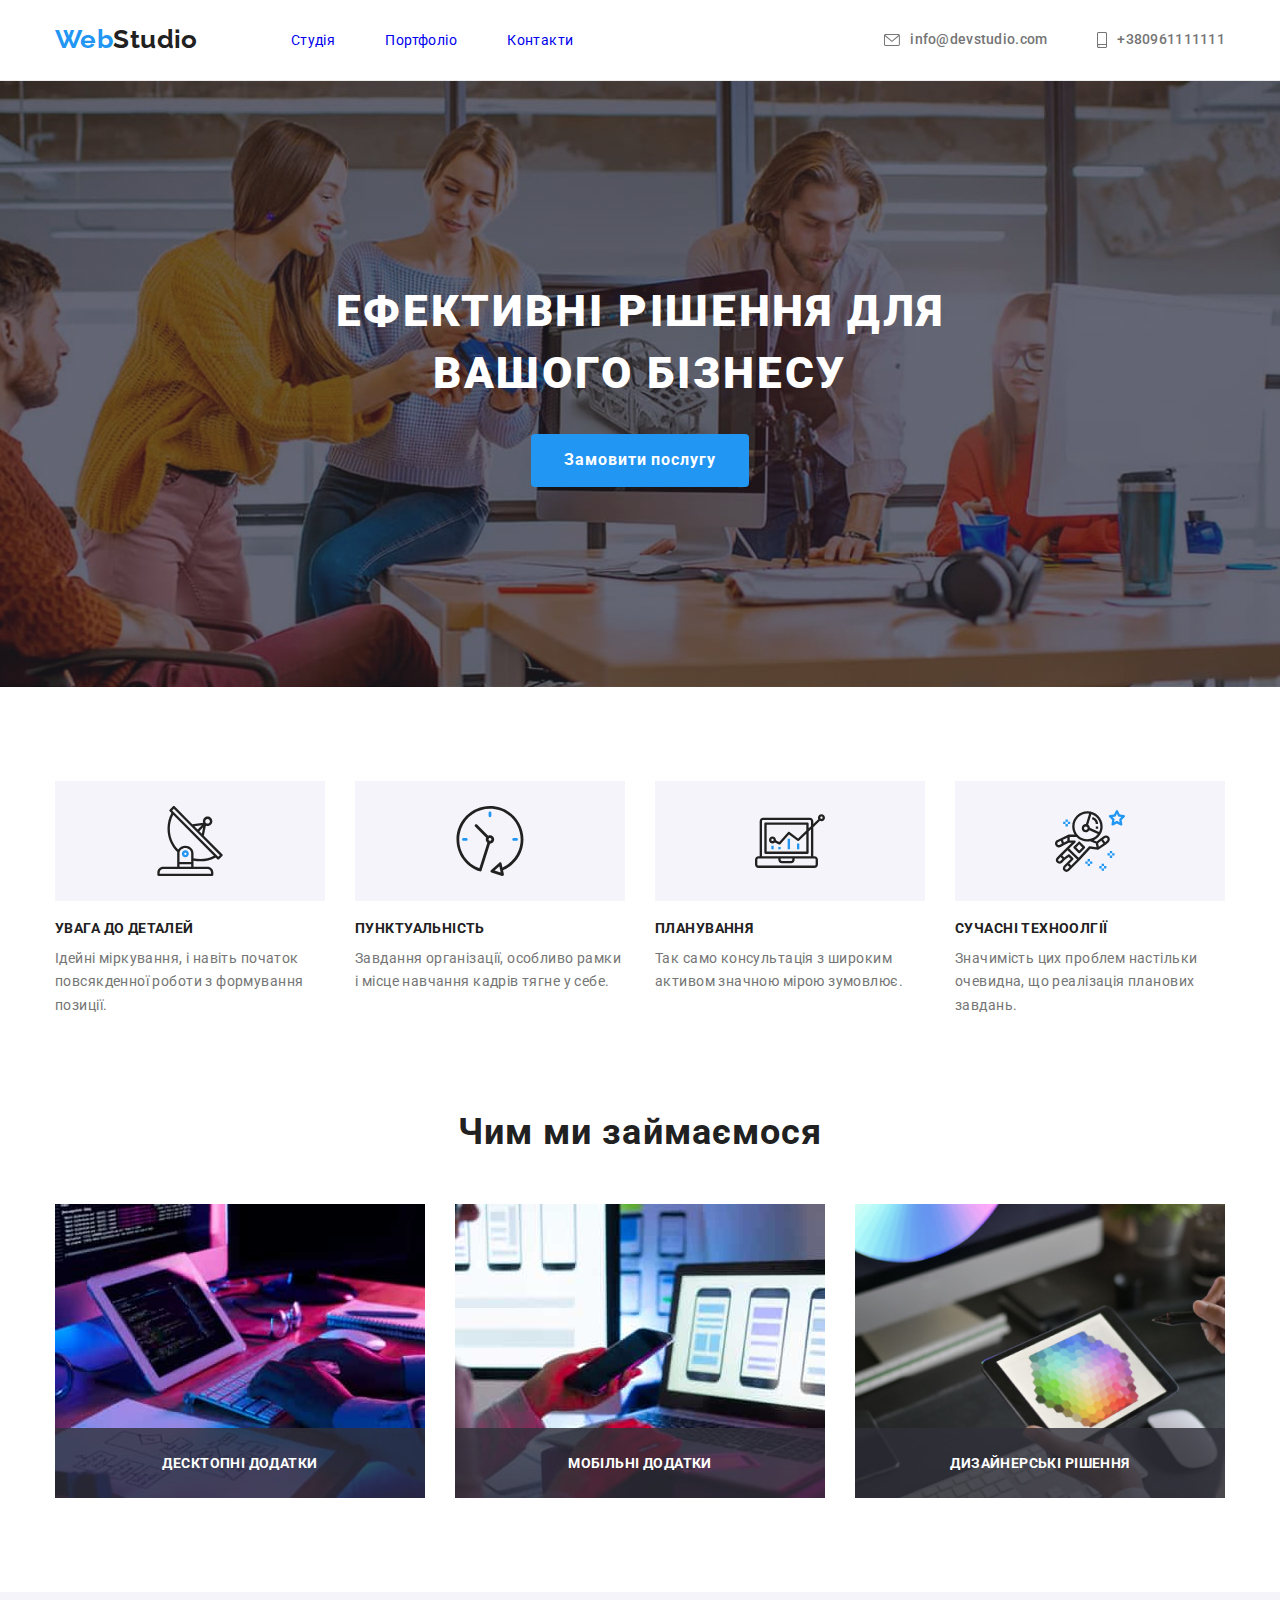
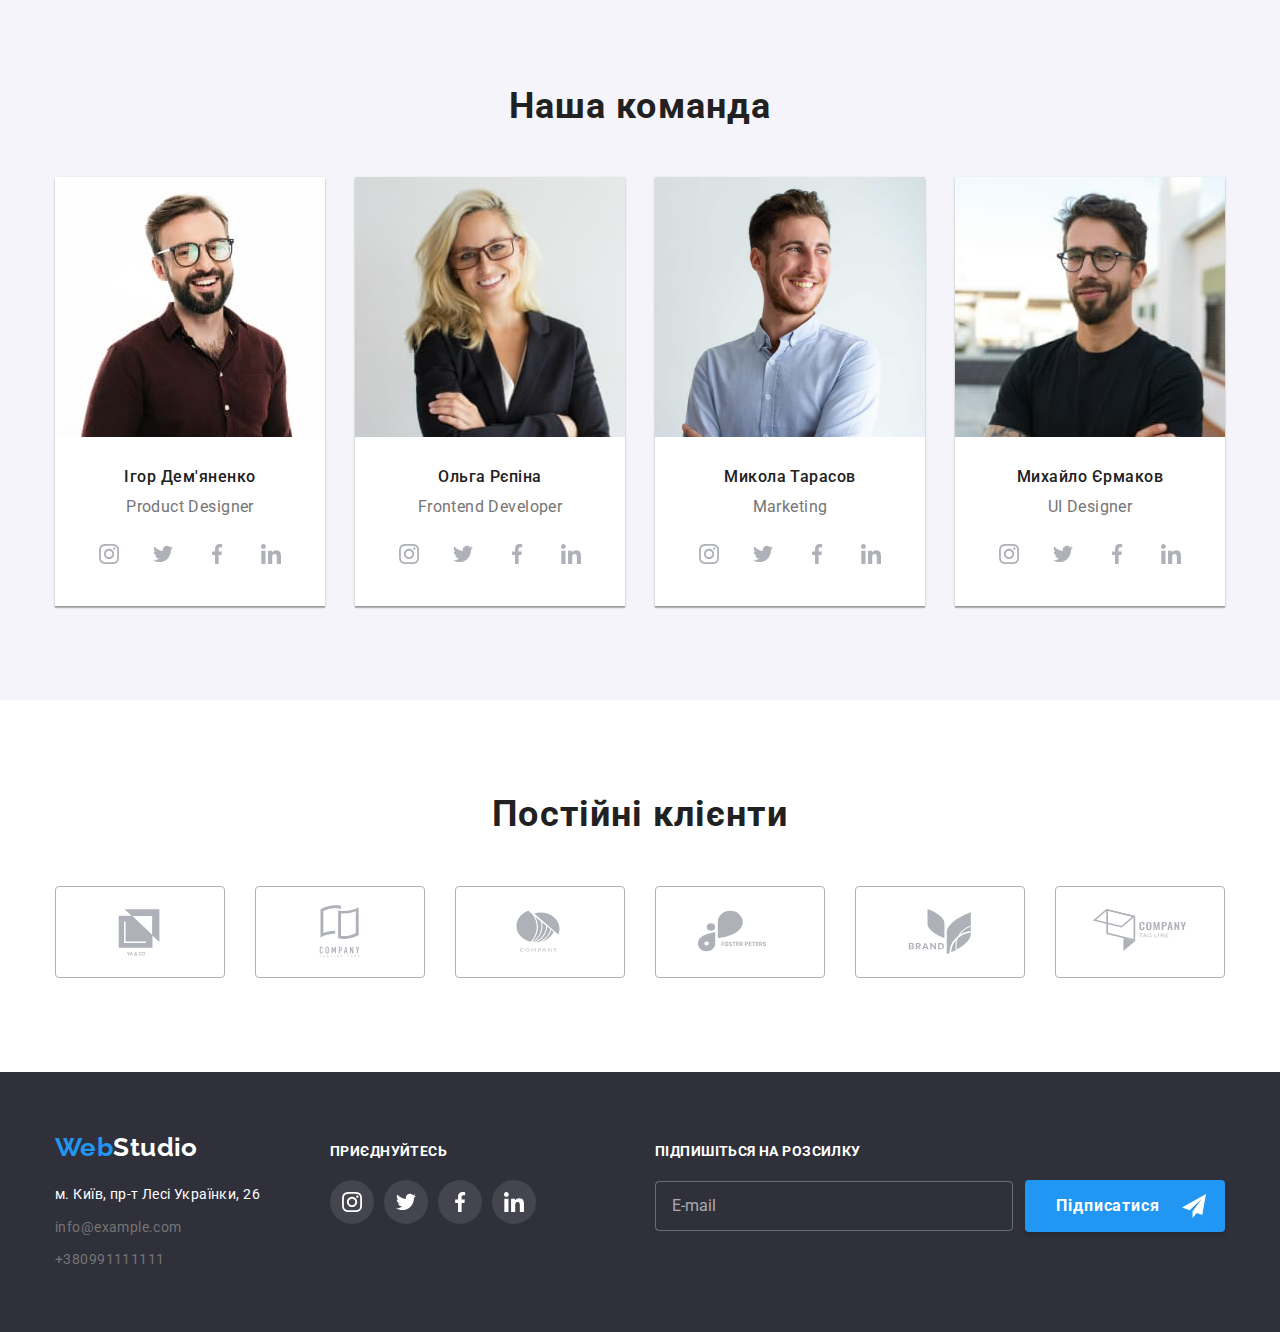
==== index.html @ b7484ddc "внесла нові файли" ====
<!DOCTYPE html>
<html lang="uk">
  <head>
    <meta charset="UTF-8" />
    <meta http-equiv="X-UA-Compatible" content="IE=edge" />
    <meta name="viewport" content="width=device-width, initial-scale=1.0" />
    <link
      href="https://fonts.googleapis.com/css2?family=Raleway:wght@700&family=Roboto:wght@400;500;700;900&display=swap"
      rel="stylesheet"
    />
    <link
      rel="stylesheet"
      href="https://cdnjs.cloudflare.com/ajax/libs/modern-normalize/1.1.0/modern-normalize.min.css"
    />
    <link rel="stylesheet" href="./css/main.min.css" />
    <title>Студія</title>
  </head>
  <body class="page">
    <!-- header -->
    <header class="page-header">
      <div class="container wrapper">
        <nav class="main-nav">
          <!-- logo -->
          <a href="./index.html" lang="en" class="link logo-header logo"
            ><span class="select">Web</span>Studio</a
          >
          <!-- navigation -->
          <ul class="nav-list list">
            <li class="nav-list__item">
              <a href="./index.html" class="link nav-list__link nav-list__link_current">Студія</a>
            </li>
            <li class="nav-list__item">
              <a href="./portfolio.html" class="link nav-list__link">Портфоліо</a>
            </li>
            <li class="nav-list__item"><a href="#" class="link nav-list__link">Контакти</a></li>
          </ul>
        </nav>
        <ul class="list contact-list">
          <li class="contact-list-item">
            <a href="mailto:info@devstudio.com" class="link mail">
              <svg class="mail-icon" width="16" height="12" aria-label="пошта">
                <use href="./images/icons.svg#icon-envelope"></use></svg
              >info@devstudio.com</a
            >
          </li>
          <li class="contact-list-item">
            <a href="tel:+380961111111" class="link tel">
              <svg class="mail-icon" width="10" height="16" aria-label="мобільний телефон">
                <use href="./images/icons.svg#icon-smartphone"></use></svg
              >+380961111111</a
            >
          </li>
        </ul>
      </div>
    </header>

    <!-- main -->
    <main>
      <!-- hero -->
      <section class="hero">
        <div class="container hero-content">
          <h1 class="hero-title">
            Ефективні рішення для <br />
            вашого бізнесу
          </h1>
          <button type="button" class="favor-btn" data-modal-open>Замовити послугу</button>
        </div>
      </section>

      <!-- advantage -->

      <section class="section advantage">
        <div class="container">
          <h2 class="visually-hidden">Наші переваги</h2>
          <ul class="list advantage-list">
            <li class="list-marker">
              <div class="advantage-theme">
                <svg class="advantage-icon" width="70" height="70" aria-label="антена">
                  <use href="./images/icons.svg#icon-block-01-antenna"></use>
                </svg>
              </div>
              <h3 class="advantage-title">Увага до деталей</h3>
              <p class="text">
                Ідейні міркування, і навіть початок повсякденної роботи з формування позиції.
              </p>
            </li>
            <li class="list-marker">
              <div class="advantage-theme">
                <svg class="advantage-icon" width="70" height="70" aria-label="годинник">
                  <use href="./images/icons.svg#icon-block-01-clock"></use>
                </svg>
              </div>
              <h3 class="advantage-title">Пунктуальність</h3>
              <p class="text">
                Завдання організації, особливо рамки і місце навчання кадрів тягне у себе.
              </p>
            </li>
            <li class="list-marker">
              <div class="advantage-theme">
                <svg class="advantage-icon" width="70" height="70" aria-label="діаграма">
                  <use href="./images/icons.svg#icon-block-01-diagram"></use>
                </svg>
              </div>
              <h3 class="advantage-title">Планування</h3>
              <p class="text">Так само консультація з широким активом значною мірою зумовлює.</p>
            </li>
            <li class="list-marker">
              <div class="advantage-theme">
                <svg class="advantage-icon" width="70" height="70" aria-label="космонавт">
                  <use href="./images/icons.svg#icon-block-01-astronaut"></use>
                </svg>
              </div>
              <h3 class="advantage-title">Сучасні техноолгії</h3>
              <p class="text">
                Значимість цих проблем настільки очевидна, що реалізація планових завдань.
              </p>
            </li>
          </ul>
        </div>
      </section>

      <!-- work -->

      <section class="section work">
        <div class="container">
          <h2 class="work-title">Чим ми займаємося</h2>
          <ul class="list work-list">
            <li class="work-list-item">
              <img src="./images/img-01.jpg" alt="Чоловік набирає код" width="370" height="294" />
              <p class="work-overlay">Десктопні додатки</p>
            </li>
            <li class="work-list-item">
              <img src="./images/img-02.jpg" alt="Жінка тримає телефон" width="370" height="294" />
              <p class="work-overlay">Мобільні додатки</p>
            </li>
            <li class="work-list-item">
              <img
                src="./images/img-03.jpg"
                alt="Відображення кольорової гами на планшеті"
                width="370"
                height="294"
              />
              <p class="work-overlay">Дизайнерські рішення</p>
            </li>
          </ul>
        </div>
      </section>

      <!-- team -->

      <section class="section team">
        <div class="container">
          <h2 class="team-title">Наша команда</h2>
          <ul class="list team-list">
            <li class="team-list-item">
              <img
                src="./images/img-04.jpg"
                alt="Ігор Дем'яненко Product Designer"
                width="270"
                height="260"
              />
              <div class="our-team">
                <h3 class="secondary-title">Ігор Дем'яненко</h3>
                <p lang="en" class="point">Product Designer</p>
                <ul class="social-list">
                  <li class="social-list-item">
                    <a href="" class="social-list-link">
                      <svg class="social-list-icon" width="20" height="20" aria-label="інстаграм">
                        <use href="./images/icons.svg#icon-social-instagram"></use>
                      </svg>
                    </a>
                  </li>
                  <li>
                    <a href="" class="social-list-link">
                      <svg class="social-list-icon" width="20" height="20" aria-label="твітер">
                        <use href="./images/icons.svg#icon-social-twitter"></use>
                      </svg>
                    </a>
                  </li>
                  <li>
                    <a href="" class="social-list-link">
                      <svg class="social-list-icon" width="20" height="20" aria-label="фейсбук">
                        <use href="./images/icons.svg#icon-social-facebook"></use>
                      </svg>
                    </a>
                  </li>
                  <li>
                    <a href="" class="social-list-link">
                      <svg class="social-list-icon" width="20" height="20" aria-label="лінкедін">
                        <use href="./images/icons.svg#icon-social-linkedin"></use>
                      </svg>
                    </a>
                  </li>
                </ul>
              </div>
            </li>

            <li class="team-list-item">
              <img
                src="./images/img-05.jpg"
                alt="Ольга Рєпіна Frontend Developer"
                width="270"
                height="260"
              />
              <div class="our-team">
                <h3 class="secondary-title">Ольга Рєпіна</h3>
                <p lang="en" class="point">Frontend Developer</p>
                <ul class="social-list">
                  <li class="social-list-item">
                    <a href="" class="social-list-link">
                      <svg class="social-list-icon" width="20" height="20" aria-label="інстаграм">
                        <use href="./images/icons.svg#icon-social-instagram"></use>
                      </svg>
                    </a>
                  </li>
                  <li>
                    <a href="" class="social-list-link">
                      <svg class="social-list-icon" width="20" height="20" aria-label="твітер">
                        <use href="./images/icons.svg#icon-social-twitter"></use>
                      </svg>
                    </a>
                  </li>
                  <li>
                    <a href="" class="social-list-link">
                      <svg class="social-list-icon" width="20" height="20" aria-label="фейсбук">
                        <use href="./images/icons.svg#icon-social-facebook"></use>
                      </svg>
                    </a>
                  </li>
                  <li>
                    <a href="" class="social-list-link">
                      <svg class="social-list-icon" width="20" height="20" aria-label="лінкедін">
                        <use href="./images/icons.svg#icon-social-linkedin"></use>
                      </svg>
                    </a>
                  </li>
                </ul>
              </div>
            </li>

            <li class="team-list-item">
              <img
                src="./images/img-06.jpg"
                alt="Микола Тарасов Marketing"
                width="270"
                height="260"
              />
              <div class="our-team">
                <h3 class="secondary-title">Микола Тарасов</h3>
                <p lang="en" class="point">Marketing</p>
                <ul class="social-list">
                  <li class="social-list-item">
                    <a href="" class="social-list-link">
                      <svg class="social-list-icon" width="20" height="20" aria-label="інстаграм">
                        <use href="./images/icons.svg#icon-social-instagram"></use>
                      </svg>
                    </a>
                  </li>
                  <li>
                    <a href="" class="social-list-link">
                      <svg class="social-list-icon" width="20" height="20" aria-label="твітер">
                        <use href="./images/icons.svg#icon-social-twitter"></use>
                      </svg>
                    </a>
                  </li>
                  <li>
                    <a href="" class="social-list-link">
                      <svg class="social-list-icon" width="20" height="20" aria-label="фейсбук">
                        <use href="./images/icons.svg#icon-social-facebook"></use>
                      </svg>
                    </a>
                  </li>
                  <li>
                    <a href="" class="social-list-link">
                      <svg class="social-list-icon" width="20" height="20" aria-label="лінкедін">
                        <use href="./images/icons.svg#icon-social-linkedin"></use>
                      </svg>
                    </a>
                  </li>
                </ul>
              </div>
            </li>

            <li class="team-list-item">
              <img
                src="./images/img-07.jpg"
                alt="Михайло Єрмаков UI Designer"
                width="270"
                height="260"
              />
              <div class="our-team">
                <h3 class="secondary-title">Михайло Єрмаков</h3>
                <p lang="en" class="point">UI Designer</p>
                <ul class="social-list">
                  <li class="social-list-item">
                    <a href="" class="social-list-link">
                      <svg class="social-list-icon" width="20" height="20" aria-label="інстаграм">
                        <use href="./images/icons.svg#icon-social-instagram"></use>
                      </svg>
                    </a>
                  </li>
                  <li>
                    <a href="" class="social-list-link">
                      <svg class="social-list-icon" width="20" height="20" aria-label="твітер">
                        <use href="./images/icons.svg#icon-social-twitter"></use>
                      </svg>
                    </a>
                  </li>
                  <li>
                    <a href="" class="social-list-link">
                      <svg class="social-list-icon" width="20" height="20" aria-label="фейсбук">
                        <use href="./images/icons.svg#icon-social-facebook"></use>
                      </svg>
                    </a>
                  </li>
                  <li>
                    <a href="" class="social-list-link">
                      <svg class="social-list-icon" width="20" height="20" aria-label="лінкедін">
                        <use href="./images/icons.svg#icon-social-linkedin"></use>
                      </svg>
                    </a>
                  </li>
                </ul>
              </div>
            </li>
          </ul>
        </div>
      </section>
      <section class="section regular-customers-section">
        <div class="container">
          <h2 class="regular-customers-title">Постійні клієнти</h2>
          <ul class="regular-customers-list">
            <li class="regular-customers-list-item">
              <a href="" class="regular-customers-list-link">
                <svg class="regular-customers-list-icon" width="106" height="60" aria-label="лого">
                  <use href="./images/icons.svg#icon-client-logo-01"></use>
                </svg>
              </a>
            </li>
            <li class="regular-customers-list-item">
              <a href="" class="regular-customers-list-link">
                <svg class="regular-customers-list-icon" width="106" height="60" aria-label="лого">
                  <use href="./images/icons.svg#icon-client-logo-02"></use>
                </svg>
              </a>
            </li>
            <li class="regular-customers-list-item">
              <a href="" class="regular-customers-list-link">
                <svg class="regular-customers-list-icon" width="106" height="60" aria-label="лого">
                  <use href="./images/icons.svg#icon-client-logo-03"></use>
                </svg>
              </a>
            </li>
            <li class="regular-customers-list-item">
              <a href="" class="regular-customers-list-link">
                <svg class="regular-customers-list-icon" width="106" height="60" aria-label="лого">
                  <use href="./images/icons.svg#icon-client-logo-04"></use>
                </svg>
              </a>
            </li>
            <li class="regular-customers-list-item">
              <a href="" class="regular-customers-list-link">
                <svg class="regular-customers-list-icon" width="106" height="60" aria-label="лого">
                  <use href="./images/icons.svg#icon-client-logo-05"></use>
                </svg>
              </a>
            </li>
            <li class="regular-customers-list-item">
              <a href="" class="regular-customers-list-link">
                <svg class="regular-customers-list-icon" width="106" height="60" aria-label="лого">
                  <use href="./images/icons.svg#icon-client-logo-06"></use>
                </svg>
              </a>
            </li>
          </ul>
        </div>
      </section>
    </main>

    <!-- footer -->

    <footer class="page-footer">
      <div class="container footer-wrapper">
        <div class="content-wrapper">
          <a href="./index.html" lang="en" class="link logo-footer logo">
            <span class="select">Web</span>Studio</a
          >
          <address>
            <ul class="list footer-list">
              <li class="footer-list-item">
                <a
                  href="https://goo.gl/maps/CPtrU1FHBa2aNyZL9"
                  target="_blank"
                  rel="noopener noreferrer nofollow"
                  class="link address"
                  >м. Київ, пр-т Лесі Українки, 26</a
                >
              </li>
              <li class="footer-list-item">
                <a href="mailto:info@example.com" class="link contact">info@example.com</a>
              </li>
              <li class="footer-list-item">
                <a href="tel:+380991111111" class="link contact">+380991111111</a>
              </li>
            </ul>
          </address>
        </div>

        <div class="join-wrapper">
          <p class="join-text">Приєднуйтесь</p>
          <ul class="join-list">
            <li class="join-list-item">
              <a href="" class="join-list-link">
                <svg
                  class="join-list-icon"
                  width="20"
                  height="20"
                  aria-label="соціальна сторінка інстаграм"
                >
                  <use href="./images/icons.svg#icon-social-instagram"></use>
                </svg>
              </a>
            </li>
            <li class="join-list-item">
              <a href="" class="join-list-link">
                <svg
                  class="join-list-icon"
                  width="20"
                  height="20"
                  aria-label="соціальна сторінка твітер"
                >
                  <use href="./images/icons.svg#icon-social-twitter"></use>
                </svg>
              </a>
            </li>
            <li class="join-list-item">
              <a href="" class="join-list-link">
                <svg
                  class="join-list-icon"
                  width="20"
                  height="20"
                  aria-label="соціальна сторінка фейсбук"
                >
                  <use href="./images/icons.svg#icon-social-facebook"></use>
                </svg>
              </a>
            </li>
            <li class="join-list-item">
              <a href="" class="join-list-link">
                <svg
                  class="join-list-icon"
                  width="20"
                  height="20"
                  aria-label="соціальна сторінка лінкедін"
                >
                  <use href="./images/icons.svg#icon-social-linkedin"></use>
                </svg>
              </a>
            </li>
          </ul>
        </div>

        <form class="footer-form">
          <p class="footer-form-label-desk">Підпишіться на розсилку</p>
          <div class="footer-form-wrapper">
            <label class="footer-form-label">
              <input
                type="email"
                name="user-footer-mail"
                class="footer-form-input"
                placeholder="E-mail"
              />
            </label>
            <button type="submit" class="footer-form-btn">
              Підписатися<svg
                class="footer-form-icon"
                width="24"
                height="24"
                aria-label="іконка відправки"
              >
                <use href="./images/icons.svg#icon-icon-send"></use>
              </svg>
            </button>
          </div>
        </form>
      </div>
    </footer>

    <!-- Backdrop and modal -->
    <div class="backdrop is-hidden" data-modal>
      <div class="modal">
        <button class="close-btn" data-modal-close>
          <svg
            class="close-btn-icon"
            width="18"
            height="18"
            aria-label="іконка зі значенням закрити"
          >
            <use href="./images/icons.svg#icon-close"></use>
          </svg>
        </button>

        <!-- Form from backdrop -->

        <p class="modal-form-title">Залиште свої дані, ми вам передзвонимо</p>
        <form class="modal-form">
          <label class="modal-form-label">
            <span class="modal-form-field-desk">Ім'я</span>
            <span class="modal-form-input-wrapper">
              <input type="text" name="user-name" class="modal-form-input" />
              <svg class="modal-form-icon" width="18" height="18">
                <use href="./images/icons.svg#icon-person-black-18dp"></use>
              </svg>
            </span>
          </label>

          <label class="modal-form-label">
            <span class="modal-form-field-desk">Телефон</span>
            <span class="modal-form-input-wrapper">
              <input type="tel" name="user-tel" class="modal-form-input" />
              <svg class="modal-form-icon" width="18" height="18">
                <use href="./images/icons.svg#icon-phone-black-18dp"></use>
              </svg>
            </span>
          </label>

          <label class="modal-form-label">
            <span class="modal-form-field-desk">Пошта</span>
            <span class="modal-form-input-wrapper">
              <input type="email" name="user-mail" class="modal-form-input" />
              <svg class="modal-form-icon" width="18" height="18">
                <use href="./images/icons.svg#icon-email-black-18dp"></use>
              </svg>
            </span>
          </label>
          <label class="modal-form-label">
            <span class="modal-form-field-desk">Коментар</span>
            <textarea
              name="user-comment"
              class="modal-form-comment"
              placeholder="Введіть текст"
            ></textarea>
          </label>
          <label class="modal-form-label modal-form-check-label">
            <input type="checkbox" class="modal-form-checkbox" name="user-box" />
            <svg
              class="modal-form-check-icon"
              width="16"
              height="15"
              aria-label="іконка підтвердження"
            >
              <use href="./images/icons.svg#icon-icon-check" class="own-check-icon"></use>
            </svg>
            <span class="modal-form-check-desk"
              >Погоджуюся з розсилкою та приймаю&nbsp;<a href="#" class="modal-form-check-link"
                >Умови договору</a
              ></span
            >
          </label>
          <button type="submit" class="modal-form-btn">Відправити</button>
        </form>
      </div>
    </div>

    <!-- script -->

    <script src="./js/modal.js"></script>
  </body>
</html>
---- css/main.min.css ----
@import'./base/_functions.css';:root{--page-bg-color: #ffffff;--primary-text-color-dark: #212121;--secondary-text-color-dark: #757575;--main-accent-color: #2196f3;--secondary-accent-color: #188ce8;--primary-text-color-light: #ffffff;--primary-bg-color-dark: #2f303a;--secondary-bg-color-light: #f5f4fa;--logo-header-color: #000000;--transition-dur-and-func: 250ms cubic-bezier(0.4, 0, 0.2, 1)}.visually-hidden{position:absolute;white-space:nowrap;width:1px;height:1px;overflow:hidden;border:0;padding:0;clip:rect(0 0 0 0);clip-path:inset(50%);margin:-1px}img{display:block;max-width:100%;height:auto}button{cursor:pointer;font-family:inherit}address{font-style:normal}h1,h2,h3,p{margin-top:0;margin-bottom:0}ul{margin-top:0;margin-bottom:0;padding-left:0;list-style:none}.page{margin:0;background-color:var(--page-bg-color);color:var(--primary-text-color-dark);font-family:"Roboto",sans-serif;letter-spacing:.03em;font-size:14px}.link{text-decoration:none}.section{padding:94px 0}.container{margin:0 auto;padding:0 15px;width:1200px}.page-header{background-color:var(--primary-text-color-light);border-bottom:1px solid #ececec}.wrapper{display:flex;align-items:center}.main-nav{display:flex;align-items:center}.nav-list{display:flex;align-items:center}.nav-list,.contact-list{column-gap:50px}.nav-list .nav-link{display:block;padding:32px 0;color:currentColor;font-weight:500;line-height:1.14;letter-spacing:.02em;transition:color var(--transition-dur-and-func)}.nav-list .nav-link:hover,.nav-list .nav-link:focus{color:var(--main-accent-color)}.logo-header{margin-right:93px;color:var(--logo-part-header)}.select{color:var(--main-accent-color)}.contact-list{display:flex;margin-left:auto}.list .mail,.list .tel{display:flex;padding:32px 0;align-items:center;color:var(--secondary-text-color-dark);font-family:inherit;font-style:normal;line-height:1.14;letter-spacing:.02em;font-weight:500;transition:color var(--transition-dur-and-func)}.list .mail:hover,.list .mail:focus,.list .tel:hover,.list .tel:focus{color:var(--main-accent-color)}.mail-icon{fill:currentColor;margin-right:10px;transition:fill var(--transition-dur-and-func)}.list .mail:hover .mail-icon,.list .mail:focus .mail-icon,.list .tel:hover .mail-icon,.list .tel:focus .mail-icon{fill:var(--main-accent-color)}.current{color:var(--main-accent-color);position:relative}.current::after{content:"";position:absolute;bottom:-1px;left:0;display:block;width:100%;height:4px;background-color:var(--main-accent-color);border-radius:2px}.hero{padding:200px 0;margin-left:auto;margin-right:auto;max-width:1600px;text-align:center;background-color:var(--primary-bg-color-dark);background-image:linear-gradient(to right, rgba(47, 48, 58, 0.4), rgba(47, 48, 58, 0.4)),url(../images/hero-img.jpg);background-repeat:no-repeat;background-size:cover;background-position:center}.hero-title{margin-bottom:30px;color:var(--primary-text-color-light);font-size:44px;font-weight:900;text-transform:uppercase;line-height:1.4;letter-spacing:.06em;text-align:center}.backdrop{position:fixed;top:0;left:0;z-index:100;width:100%;height:100%;background-color:rgba(0,0,0,.2);transition:opacity var(--transition-dur-and-func),visibility var(--transition-dur-and-func)}.backdrop.is-hidden{opacity:0;visibility:hidden;pointer-events:none}.modal{position:absolute;top:50%;left:50%;min-width:528px;min-height:581px;padding:40px;transform:translate(-50%, -50%);background-color:var(--page-bg-color)}.close-btn{position:absolute;top:8px;right:8px;display:flex;align-items:center;justify-content:center;padding:0;width:30px;height:30px;border:1px solid rgba(0,0,0,.1);border-radius:50%;background-color:rgba(0,0,0,0);transition:fill var(--transition-dur-and-func)}.close-btn-icon{fill:#000}.close-btn:hover .close-btn-icon,.close-btn:focus .close-btn-icon{fill:var(--main-accent-color)}.modal-form-title{margin-bottom:12px;font-size:20px;font-weight:700;line-height:1.2;text-align:center}.modal-form{display:flex;flex-direction:column}.modal-form-input{width:100%;height:40px;border:1px solid rgba(33,33,33,.2);border-radius:4px;padding-left:42px;transition:border-color var(--transition-dur-and-func)}.modal-form-input:focus{outline:none;border-color:var(--main-accent-color)}.modal-form-icon{position:absolute;top:50%;left:12px;transform:translateY(-50%);fill:var(--primary-text-color-dark);transition:fill var(--transition-dur-and-func)}.modal-form-input:focus+.modal-form-icon{fill:var(--main-accent-color)}.modal-form-field-desk{display:block;margin-bottom:4px;font-size:12px;line-height:1.2;letter-spacing:.01em;color:var(--secondary-text-color-dark)}.modal-form-input-wrapper{display:block;position:relative;margin-bottom:10px}.modal-form-comment{width:100%;height:120px;margin-bottom:20px;padding:12px 16px;resize:none;border:1px solid rgba(33,33,33,.2);border-radius:4px;transition:border-color var(--transition-dur-and-func)}.modal-form-comment:focus{outline:none;border-color:var(--main-accent-color)}.modal-form-comment::placeholder{font-size:12px;line-height:1.2;letter-spacing:.01em;color:rgba(117,117,117,.5)}.modal-form-check-icon{border-radius:2px;border:1px solid var(--primary-text-color-dark);cursor:pointer;margin-right:7px}.modal-form-checkbox:checked+.modal-form-check-icon{background-color:var(--main-accent-color);border-color:var(--main-accent-color)}.modal-form-checkbox:focus+.modal-form-check-icon{box-shadow:0 0 0 2px rgba(33,150,243,.5);border-color:var(--main-accent-color)}.own-check-icon{display:none}.modal-form-checkbox:checked+.modal-form-check-icon .own-check-icon{display:block}.modal-form-checkbox{appearance:none;position:absolute}.modal-form-check-label{display:flex;align-items:center;justify-content:center;margin-bottom:30px}.modal-form-check-desk{color:var(--secondary-text-color-dark);font-weight:400;letter-spacing:.03em;line-height:1.7}.modal-form-check-link{color:var(--main-accent-color);font-family:inherit;font-size:14px;font-weight:400;letter-spacing:.03em;line-height:1.7}.advantage-theme{display:flex;width:270px;height:120px;margin-bottom:20px;justify-content:center;align-items:center;column-gap:30px;background-color:var(--secondary-bg-color-light)}.advantage-list,.work-list,.team-list{display:flex;column-gap:30px}.work-list-item{position:relative}.work-overlay{display:flex;justify-content:center;align-items:center;position:absolute;bottom:0;left:0;width:100%;height:70px;color:var(--page-bg-color);text-transform:uppercase;font-weight:700;line-height:1.143;text-align:center;background-color:rgba(47,48,58,.8)}.list-marker{width:270px}.advantage-title{margin-bottom:10px;font-size:14px;font-weight:700;line-height:1.14;letter-spacing:.03em;text-transform:uppercase}.text{color:var(--secondary-text-color-dark);line-height:1.7}.work{padding-top:0}.team-list-item{width:270px;background-color:var(--primary-text-color-light);box-shadow:0px 1px 3px rgba(0,0,0,.12),0px 1px 1px rgba(0,0,0,.14),0px 2px 1px rgba(0,0,0,.2)}.team{background-color:var(--secondary-bg-color-light)}.our-team{padding:30px 0}.secondary-title{margin-bottom:10px;color:var(--primary-text-color-dark);font-weight:500;font-size:16px;line-height:1.2;letter-spacing:.03em;text-align:center}.regular-customers-list{display:flex;column-gap:30px}.regular-customers-list-item{width:170px;height:92px}.regular-customers-list-link{display:flex;width:100%;height:100%;border:1px solid #afb1b8;border-radius:4px;align-items:center;justify-content:center;transition:border var(--transition-dur-and-func)}.regular-customers-list-link:hover,.regular-customers-list-link:focus{border:1px solid var(--main-accent-color)}.regular-customers-list-icon{fill:#afb1b8;transition:fill var(--transition-dur-and-func)}.regular-customers-list-link:hover .regular-customers-list-icon,.regular-customers-list-link:focus .regular-customers-list-icon{fill:var(--main-accent-color)}.page-footer{padding:60px 0;background-color:var(--primary-bg-color-dark)}.content-wrapper{margin-right:70px}.footer-wrapper{display:flex;align-items:baseline}.logo-footer{display:inline-block;margin-bottom:20px;color:var(--primary-text-color-light)}.footer-list .footer-list-item:not(:last-child){margin-bottom:9px}.address{color:var(--primary-text-color-light);transition:color var(--transition-dur-and-func)}.contact{color:var(--secondary-text-color-dark);transition:color var(--transition-dur-and-func)}.address,.contact{font-family:inherit;line-height:1.7}.address:hover,.address:focus,.address:hover,.address:focus,.contact:hover,.contact:focus,.contact:hover,.contact:focus{color:var(--main-accent-color)}.join-list-icon{fill:var(--page-bg-color)}.join-list{display:flex;column-gap:10px}.join-list-link{display:flex;align-items:center;justify-content:center;width:44px;height:44px;border-radius:50%;background-color:rgba(255,255,255,.1);transition:background-color var(--transition-dur-and-func)}.join-list-link:hover,.join-list-link:focus{background-color:var(--main-accent-color)}.footer-form{margin-left:auto}.footer-form-wrapper{display:flex;align-items:center}.footer-form-input{width:358px;height:50px;padding:15px 0 15px 16px;border:1px solid rgba(255,255,255,.3);border-radius:4px;background-color:rgba(0,0,0,0);color:var(--page-bg-color)}.footer-form-input::placeholder{color:rgba(255,255,255,.6);font-size:16px;line-height:1.25}.footer-form-icon{position:absolute;top:13px;right:18px}.portfolio-list{display:flex;column-gap:8px;justify-content:center;align-items:center;margin-bottom:50px}.button{display:inline-block;border:none;border-radius:4px;padding:6px 22px;min-width:112px;color:var(--primary-text-color-dark);background-color:var(--secondary-bg-color-light);font-weight:500;font-size:16px;line-height:1.6;text-align:center;transition:background-color var(--transition-dur-and-func),color var(--transition-dur-and-func),box-shadow var(--transition-dur-and-func)}.button:hover,.button:focus{color:var(--primary-text-color-light);background-color:var(--main-accent-color);box-shadow:0px 3px 1px rgba(0,0,0,.1),0px 1px 2px rgba(0,0,0,.08),0px 2px 2px rgba(0,0,0,.12)}.portfolio-content{display:flex;flex-wrap:wrap}.portfolio-content-item{width:370px;text-align:left}.portfolio-content-item:not(:nth-child(3n)){margin-right:30px}.portfolio-content-item:not(:nth-last-child(-n+3)){margin-bottom:30px}.portfolio-content-link{display:block;width:100%;background-color:var(--primary-text-color-light);transition:box-shadow var(--transition-dur-and-func)}.portfolio-content-link:hover,.portfolio-content-link:focus{box-shadow:0px 1px 1px rgba(0,0,0,.12),0px 4px 4px rgba(0,0,0,.06),1px 4px 6px rgba(0,0,0,.16)}.portfolio-content-link:hover .cards-overlay{transform:translateY(0)}.our-products{padding:20px 24px;border-left:1px solid #eee;border-right:1px solid #eee;border-bottom:1px solid #eee}.portfolio-title{margin-bottom:4px;color:var(--primary-text-color-dark);font-weight:700;font-size:18px;line-height:2;letter-spacing:.06em}.cards-wrapper{position:relative;overflow:hidden}.cards-overlay{position:absolute;top:0;left:0;width:100%;padding:63px 24px;background-color:rgba(33,150,243,.9);color:var(--page-bg-color);font-weight:400;font-size:18px;line-height:1.6;transform:translateY(100%);transition:transform var(--transition-dur-and-func)}.work-title,.team-title,.regular-customers-title{margin-bottom:50px;color:var(--primary-text-color-dark);font-weight:700;font-size:36px;line-height:1.16;letter-spacing:.03em;text-align:center}.point{color:var(--secondary-text-color-dark);font-size:16px;line-height:1.2;text-align:center;margin-bottom:16px}.social-list{display:flex;justify-content:center;column-gap:10px}.social-list-link{display:flex;align-items:center;justify-content:center;width:44px;height:44px;border-radius:50%;background-color:var(--page-bg-color);transition:background-color var(--transition-dur-and-func)}.social-list-link:hover,.social-list-link:focus{background-color:var(--main-accent-color)}.social-list-icon{fill:#afb1b8;transition:fill var(--transition-dur-and-func)}.social-list-link:hover .social-list-icon,.social-list-link:focus .social-list-icon{fill:var(--page-bg-color)}.join-text{margin-bottom:20px;font-size:14px;font-weight:700;line-height:1.14;letter-spacing:.03em;text-transform:uppercase;color:var(--page-bg-color)}.footer-form-label-desk{margin-bottom:20px;color:var(--primary-text-color-light);font-weight:700;line-height:1.14;text-transform:uppercase}.footer-form-btn{position:relative;display:inline-block;padding:10px 62px 10px 28px;margin-left:12px;align-self:center;min-width:200px;border:1px solid rgba(0,0,0,0);border-radius:4px;box-shadow:0px 4px 4px rgba(0,0,0,.15);background-color:var(--main-accent-color);color:var(--primary-text-color-light);font-weight:700;font-size:16px;line-height:1.9;letter-spacing:.06em;text-align:center;transition:background-color var(--transition-dur-and-func),box-shadow var(--transition-dur-and-func)}.desk{color:var(--secondary-text-color-dark);font-weight:400;font-size:16px;line-height:1.9}.favor-btn{display:inline-block;padding:10px 32px;min-width:216px;border:1px solid rgba(0,0,0,0);border-radius:4px;background-color:var(--main-accent-color);color:var(--primary-text-color-light);font-weight:700;font-size:16px;line-height:1.9;letter-spacing:.06em;text-align:center;transition:background-color var(--transition-dur-and-func)}.favor-btn:hover,.favor-btn:focus{background-color:var(--secondary-accent-color);color:var(--primary-text-color-light)}.logo{font-family:"Raleway",sans-serif;font-size:26px;font-weight:700;line-height:1.2}.modal-form-btn{display:inline-block;padding:10px 52px;align-self:center;min-width:200px;border:1px solid rgba(0,0,0,0);border-radius:4px;box-shadow:0px 4px 4px rgba(0,0,0,.15);background-color:var(--main-accent-color);color:var(--primary-text-color-light);font-weight:700;font-size:16px;line-height:1.9;letter-spacing:.06em;text-align:center}/*# sourceMappingURL=main.min.css.map */
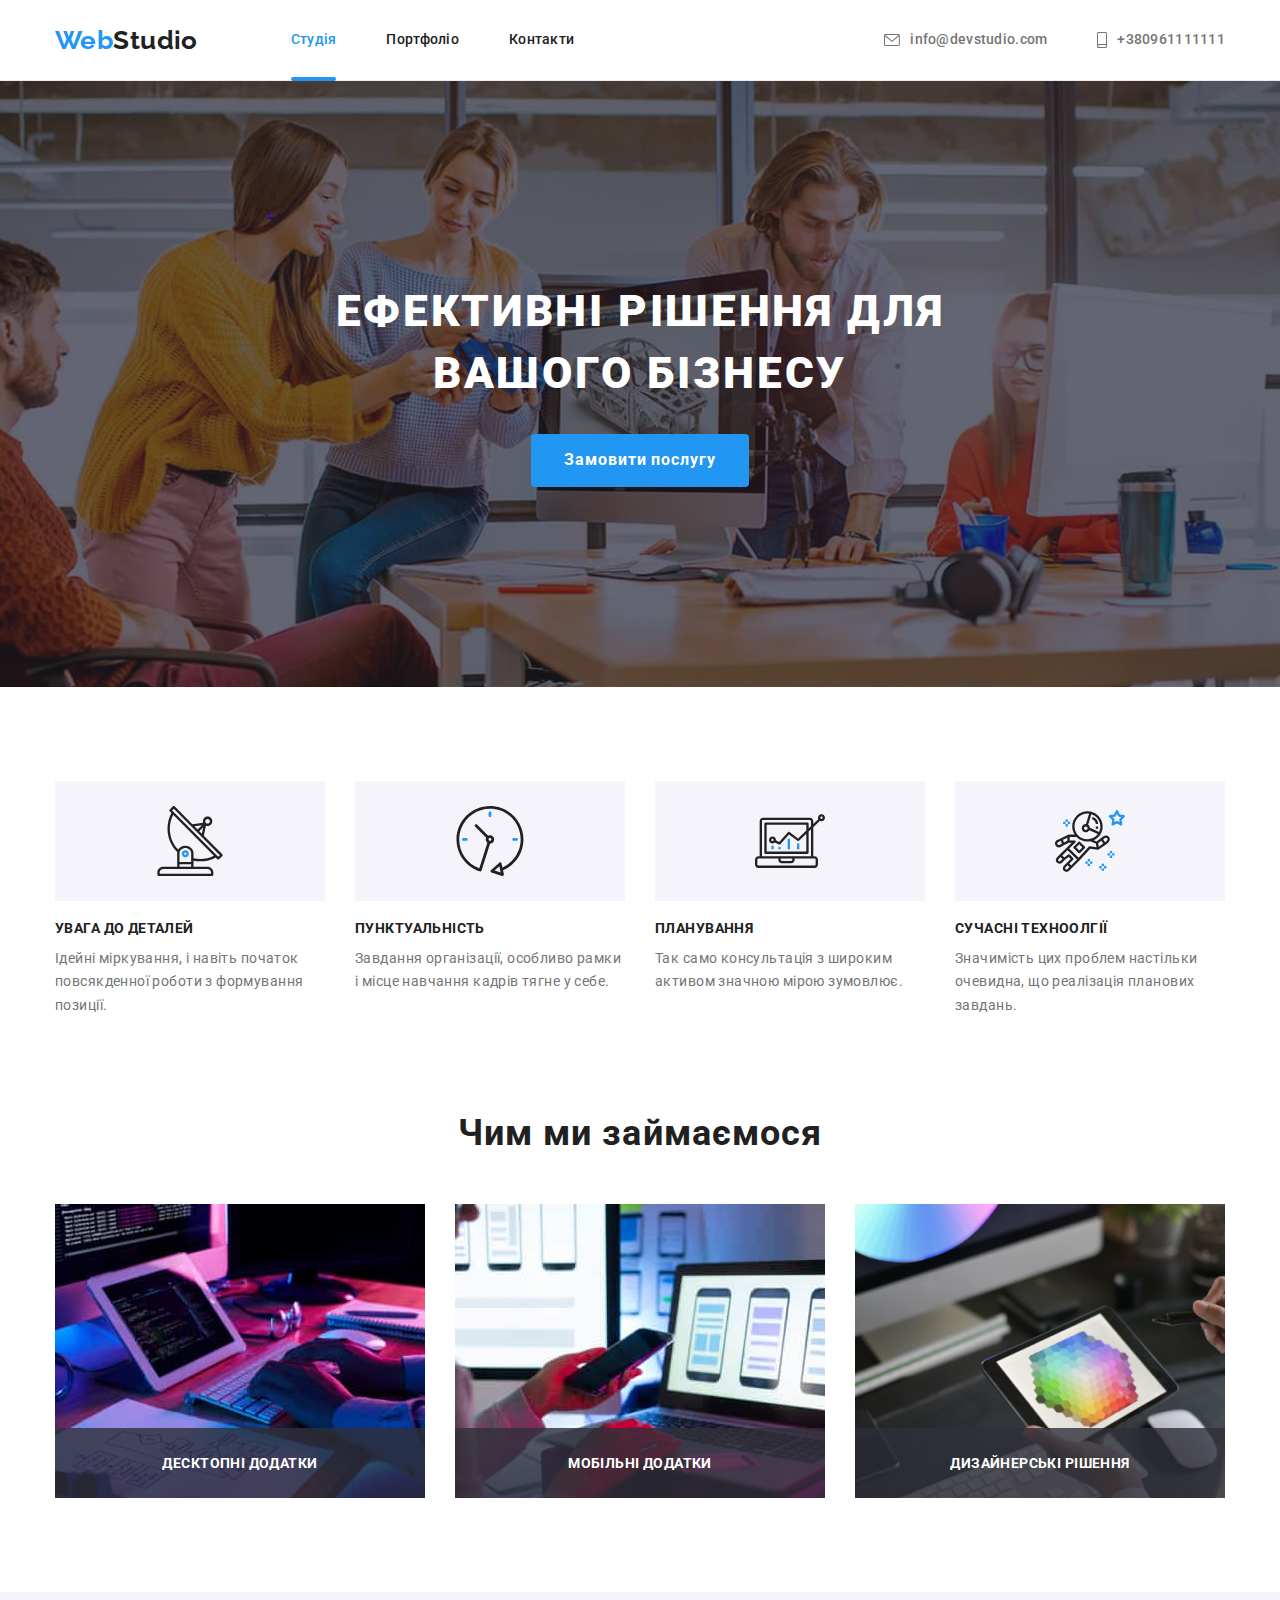
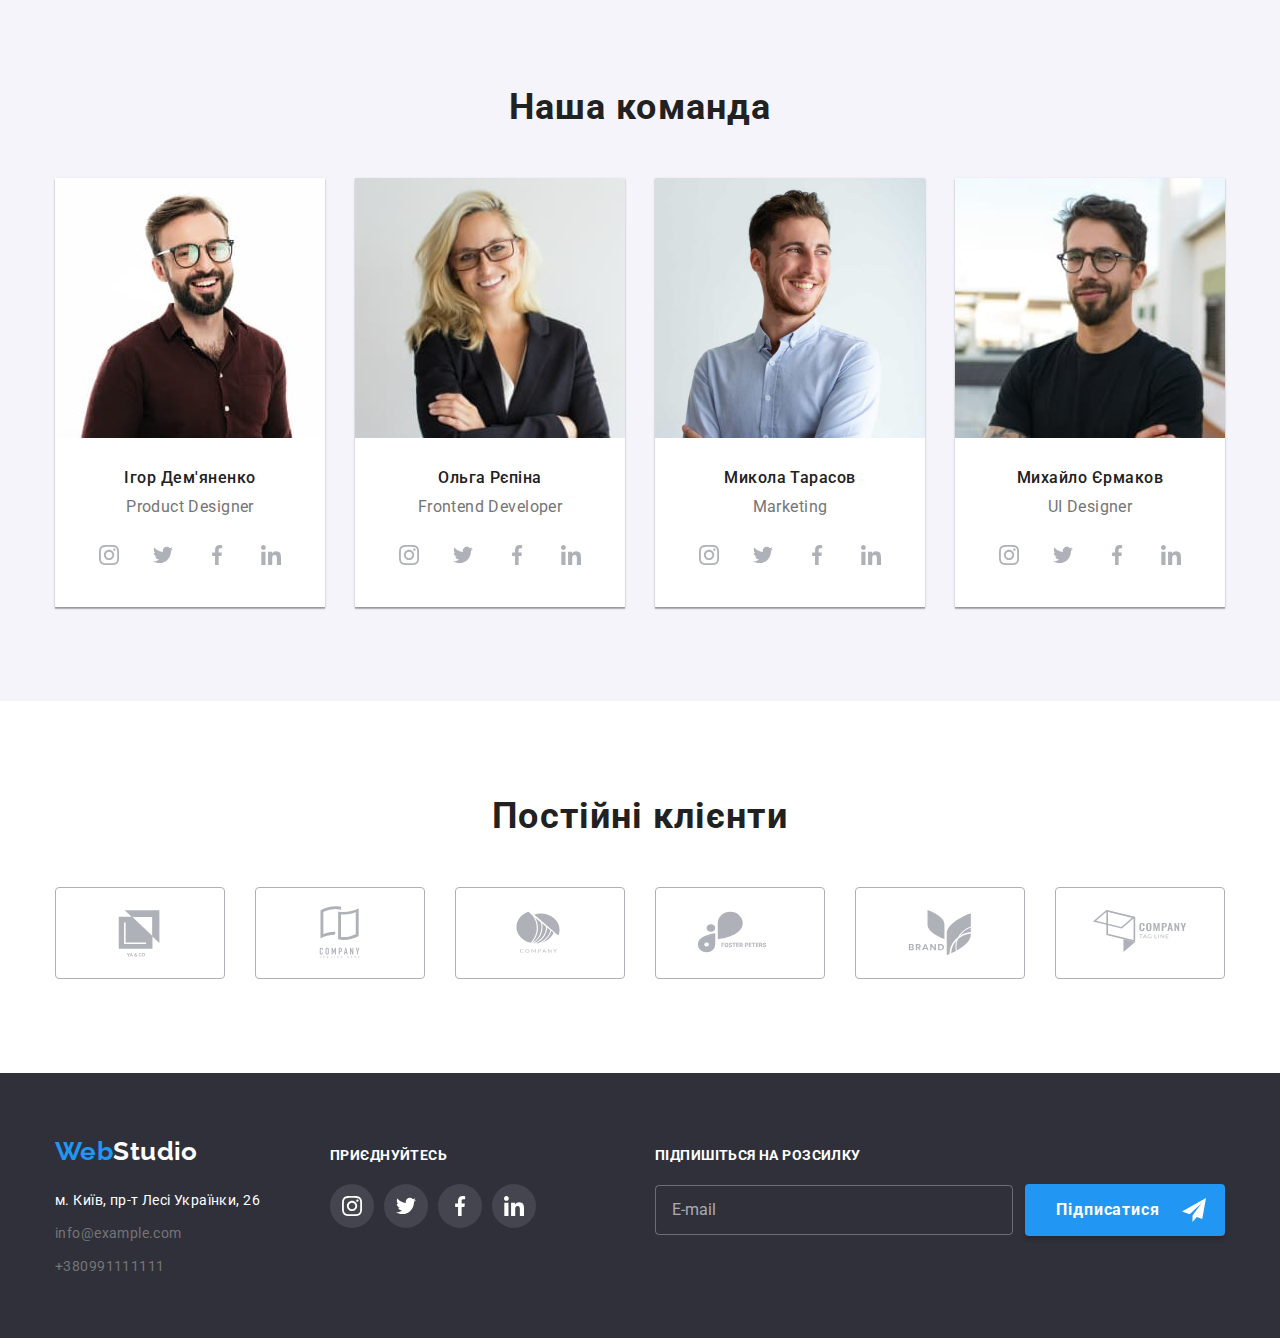
==== commit 1e2cc0b7: "BEM тільки на 3х секціях" ====
--- a/index.html
+++ b/index.html
@@ -26,13 +26,13 @@
           >
           <!-- navigation -->
           <ul class="nav-list list">
-            <li class="nav-list__item">
-              <a href="./index.html" class="link nav-list__link nav-list__link_current">Студія</a>
-            </li>
-            <li class="nav-list__item">
-              <a href="./portfolio.html" class="link nav-list__link">Портфоліо</a>
-            </li>
-            <li class="nav-list__item"><a href="#" class="link nav-list__link">Контакти</a></li>
+            <li class="nav-list-item">
+              <a href="./index.html" class="link nav-list-link current">Студія</a>
+            </li>
+            <li class="nav-list-item">
+              <a href="./portfolio.html" class="link nav-list-link">Портфоліо</a>
+            </li>
+            <li class="nav-list-item"><a href="#" class="link nav-list-link">Контакти</a></li>
           </ul>
         </nav>
         <ul class="list contact-list">
@@ -123,24 +123,37 @@
 
       <section class="section work">
         <div class="container">
-          <h2 class="work-title">Чим ми займаємося</h2>
+          <h2 class="work__title">Чим ми займаємося</h2>
           <ul class="list work-list">
-            <li class="work-list-item">
-              <img src="./images/img-01.jpg" alt="Чоловік набирає код" width="370" height="294" />
-              <p class="work-overlay">Десктопні додатки</p>
-            </li>
-            <li class="work-list-item">
-              <img src="./images/img-02.jpg" alt="Жінка тримає телефон" width="370" height="294" />
-              <p class="work-overlay">Мобільні додатки</p>
-            </li>
-            <li class="work-list-item">
+            <li class="work-list__item">
+              <img
+                src="./images/img-01.jpg"
+                alt="Чоловік набирає код"
+                width="370"
+                height="294"
+                class="work-list__img"
+              />
+              <p class="work-list__overlay">Десктопні додатки</p>
+            </li>
+            <li class="work-list__item">
+              <img
+                src="./images/img-02.jpg"
+                alt="Жінка тримає телефон"
+                width="370"
+                height="294"
+                class="work-list__img"
+              />
+              <p class="work-list__overlay">Мобільні додатки</p>
+            </li>
+            <li class="work-list__item">
               <img
                 src="./images/img-03.jpg"
                 alt="Відображення кольорової гами на планшеті"
                 width="370"
                 height="294"
-              />
-              <p class="work-overlay">Дизайнерські рішення</p>
+                class="work-list__img"
+              />
+              <p class="work-list__overlay">Дизайнерські рішення</p>
             </li>
           </ul>
         </div>
@@ -150,43 +163,44 @@
 
       <section class="section team">
         <div class="container">
-          <h2 class="team-title">Наша команда</h2>
+          <h2 class="team__title">Наша команда</h2>
           <ul class="list team-list">
-            <li class="team-list-item">
+            <li class="team-list__item">
               <img
                 src="./images/img-04.jpg"
                 alt="Ігор Дем'яненко Product Designer"
                 width="270"
                 height="260"
+                class="team-list__img"
               />
               <div class="our-team">
-                <h3 class="secondary-title">Ігор Дем'яненко</h3>
-                <p lang="en" class="point">Product Designer</p>
+                <h3 class="our-team__title">Ігор Дем'яненко</h3>
+                <p lang="en" class="our-team__point">Product Designer</p>
                 <ul class="social-list">
-                  <li class="social-list-item">
-                    <a href="" class="social-list-link">
-                      <svg class="social-list-icon" width="20" height="20" aria-label="інстаграм">
+                  <li class="social-list__item">
+                    <a href="" class="social-list__link">
+                      <svg class="social-list__icon" width="20" height="20" aria-label="інстаграм">
                         <use href="./images/icons.svg#icon-social-instagram"></use>
                       </svg>
                     </a>
                   </li>
-                  <li>
-                    <a href="" class="social-list-link">
-                      <svg class="social-list-icon" width="20" height="20" aria-label="твітер">
+                  <li class="social-list__item">
+                    <a href="" class="social-list__link">
+                      <svg class="social-list__icon" width="20" height="20" aria-label="твітер">
                         <use href="./images/icons.svg#icon-social-twitter"></use>
                       </svg>
                     </a>
                   </li>
-                  <li>
-                    <a href="" class="social-list-link">
-                      <svg class="social-list-icon" width="20" height="20" aria-label="фейсбук">
+                  <li class="social-list__item">
+                    <a href="" class="social-list__link">
+                      <svg class="social-list__icon" width="20" height="20" aria-label="фейсбук">
                         <use href="./images/icons.svg#icon-social-facebook"></use>
                       </svg>
                     </a>
                   </li>
-                  <li>
-                    <a href="" class="social-list-link">
-                      <svg class="social-list-icon" width="20" height="20" aria-label="лінкедін">
+                  <li class="social-list__item">
+                    <a href="" class="social-list__link">
+                      <svg class="social-list__icon" width="20" height="20" aria-label="лінкедін">
                         <use href="./images/icons.svg#icon-social-linkedin"></use>
                       </svg>
                     </a>
@@ -195,41 +209,42 @@
               </div>
             </li>
 
-            <li class="team-list-item">
+            <li class="team-list__item">
               <img
                 src="./images/img-05.jpg"
                 alt="Ольга Рєпіна Frontend Developer"
                 width="270"
                 height="260"
+                class="team-list__img"
               />
               <div class="our-team">
-                <h3 class="secondary-title">Ольга Рєпіна</h3>
-                <p lang="en" class="point">Frontend Developer</p>
+                <h3 class="our-team__title">Ольга Рєпіна</h3>
+                <p lang="en" class="our-team__point">Frontend Developer</p>
                 <ul class="social-list">
-                  <li class="social-list-item">
-                    <a href="" class="social-list-link">
-                      <svg class="social-list-icon" width="20" height="20" aria-label="інстаграм">
+                  <li class="social-list__item">
+                    <a href="" class="social-list__link">
+                      <svg class="social-list__icon" width="20" height="20" aria-label="інстаграм">
                         <use href="./images/icons.svg#icon-social-instagram"></use>
                       </svg>
                     </a>
                   </li>
-                  <li>
-                    <a href="" class="social-list-link">
-                      <svg class="social-list-icon" width="20" height="20" aria-label="твітер">
+                  <li class="social-list__item">
+                    <a href="" class="social-list__link">
+                      <svg class="social-list__icon" width="20" height="20" aria-label="твітер">
                         <use href="./images/icons.svg#icon-social-twitter"></use>
                       </svg>
                     </a>
                   </li>
-                  <li>
-                    <a href="" class="social-list-link">
-                      <svg class="social-list-icon" width="20" height="20" aria-label="фейсбук">
+                  <li class="social-list__item">
+                    <a href="" class="social-list__link">
+                      <svg class="social-list__icon" width="20" height="20" aria-label="фейсбук">
                         <use href="./images/icons.svg#icon-social-facebook"></use>
                       </svg>
                     </a>
                   </li>
-                  <li>
-                    <a href="" class="social-list-link">
-                      <svg class="social-list-icon" width="20" height="20" aria-label="лінкедін">
+                  <li class="social-list__item">
+                    <a href="" class="social-list__link">
+                      <svg class="social-list__icon" width="20" height="20" aria-label="лінкедін">
                         <use href="./images/icons.svg#icon-social-linkedin"></use>
                       </svg>
                     </a>
@@ -238,41 +253,42 @@
               </div>
             </li>
 
-            <li class="team-list-item">
+            <li class="team-list__item">
               <img
                 src="./images/img-06.jpg"
                 alt="Микола Тарасов Marketing"
                 width="270"
                 height="260"
+                class="team-list__img"
               />
               <div class="our-team">
-                <h3 class="secondary-title">Микола Тарасов</h3>
-                <p lang="en" class="point">Marketing</p>
+                <h3 class="our-team__title">Микола Тарасов</h3>
+                <p lang="en" class="our-team__point">Marketing</p>
                 <ul class="social-list">
-                  <li class="social-list-item">
-                    <a href="" class="social-list-link">
-                      <svg class="social-list-icon" width="20" height="20" aria-label="інстаграм">
+                  <li class="social-list__item">
+                    <a href="" class="social-list__link">
+                      <svg class="social-list__icon" width="20" height="20" aria-label="інстаграм">
                         <use href="./images/icons.svg#icon-social-instagram"></use>
                       </svg>
                     </a>
                   </li>
-                  <li>
-                    <a href="" class="social-list-link">
-                      <svg class="social-list-icon" width="20" height="20" aria-label="твітер">
+                  <li class="social-list__item">
+                    <a href="" class="social-list__link">
+                      <svg class="social-list__icon" width="20" height="20" aria-label="твітер">
                         <use href="./images/icons.svg#icon-social-twitter"></use>
                       </svg>
                     </a>
                   </li>
-                  <li>
-                    <a href="" class="social-list-link">
-                      <svg class="social-list-icon" width="20" height="20" aria-label="фейсбук">
+                  <li class="social-list__item">
+                    <a href="" class="social-list__link">
+                      <svg class="social-list__icon" width="20" height="20" aria-label="фейсбук">
                         <use href="./images/icons.svg#icon-social-facebook"></use>
                       </svg>
                     </a>
                   </li>
-                  <li>
-                    <a href="" class="social-list-link">
-                      <svg class="social-list-icon" width="20" height="20" aria-label="лінкедін">
+                  <li class="social-list__item">
+                    <a href="" class="social-list__link">
+                      <svg class="social-list__icon" width="20" height="20" aria-label="лінкедін">
                         <use href="./images/icons.svg#icon-social-linkedin"></use>
                       </svg>
                     </a>
@@ -281,41 +297,42 @@
               </div>
             </li>
 
-            <li class="team-list-item">
+            <li class="team-list__item">
               <img
                 src="./images/img-07.jpg"
                 alt="Михайло Єрмаков UI Designer"
                 width="270"
                 height="260"
+                class="team-list__img"
               />
               <div class="our-team">
-                <h3 class="secondary-title">Михайло Єрмаков</h3>
-                <p lang="en" class="point">UI Designer</p>
+                <h3 class="our-team__title">Михайло Єрмаков</h3>
+                <p lang="en" class="our-team__point">UI Designer</p>
                 <ul class="social-list">
-                  <li class="social-list-item">
-                    <a href="" class="social-list-link">
-                      <svg class="social-list-icon" width="20" height="20" aria-label="інстаграм">
+                  <li class="social-list__item">
+                    <a href="" class="social-list__link">
+                      <svg class="social-list__icon" width="20" height="20" aria-label="інстаграм">
                         <use href="./images/icons.svg#icon-social-instagram"></use>
                       </svg>
                     </a>
                   </li>
-                  <li>
-                    <a href="" class="social-list-link">
-                      <svg class="social-list-icon" width="20" height="20" aria-label="твітер">
+                  <li class="social-list__item">
+                    <a href="" class="social-list__link">
+                      <svg class="social-list__icon" width="20" height="20" aria-label="твітер">
                         <use href="./images/icons.svg#icon-social-twitter"></use>
                       </svg>
                     </a>
                   </li>
-                  <li>
-                    <a href="" class="social-list-link">
-                      <svg class="social-list-icon" width="20" height="20" aria-label="фейсбук">
+                  <li class="social-list__item">
+                    <a href="" class="social-list__link">
+                      <svg class="social-list__icon" width="20" height="20" aria-label="фейсбук">
                         <use href="./images/icons.svg#icon-social-facebook"></use>
                       </svg>
                     </a>
                   </li>
-                  <li>
-                    <a href="" class="social-list-link">
-                      <svg class="social-list-icon" width="20" height="20" aria-label="лінкедін">
+                  <li class="social-list__item">
+                    <a href="" class="social-list__link">
+                      <svg class="social-list__icon" width="20" height="20" aria-label="лінкедін">
                         <use href="./images/icons.svg#icon-social-linkedin"></use>
                       </svg>
                     </a>
@@ -328,46 +345,46 @@
       </section>
       <section class="section regular-customers-section">
         <div class="container">
-          <h2 class="regular-customers-title">Постійні клієнти</h2>
+          <h2 class="regular-customers__title">Постійні клієнти</h2>
           <ul class="regular-customers-list">
-            <li class="regular-customers-list-item">
-              <a href="" class="regular-customers-list-link">
-                <svg class="regular-customers-list-icon" width="106" height="60" aria-label="лого">
+            <li class="regular-customers-list__item">
+              <a href="" class="regular-customers-list__link">
+                <svg class="regular-customers-list__icon" width="106" height="60" aria-label="лого">
                   <use href="./images/icons.svg#icon-client-logo-01"></use>
                 </svg>
               </a>
             </li>
-            <li class="regular-customers-list-item">
-              <a href="" class="regular-customers-list-link">
-                <svg class="regular-customers-list-icon" width="106" height="60" aria-label="лого">
+            <li class="regular-customers-list__item">
+              <a href="" class="regular-customers-list__link">
+                <svg class="regular-customers-list__icon" width="106" height="60" aria-label="лого">
                   <use href="./images/icons.svg#icon-client-logo-02"></use>
                 </svg>
               </a>
             </li>
-            <li class="regular-customers-list-item">
-              <a href="" class="regular-customers-list-link">
-                <svg class="regular-customers-list-icon" width="106" height="60" aria-label="лого">
+            <li class="regular-customers-list__item">
+              <a href="" class="regular-customers-list__link">
+                <svg class="regular-customers-list__icon" width="106" height="60" aria-label="лого">
                   <use href="./images/icons.svg#icon-client-logo-03"></use>
                 </svg>
               </a>
             </li>
-            <li class="regular-customers-list-item">
-              <a href="" class="regular-customers-list-link">
-                <svg class="regular-customers-list-icon" width="106" height="60" aria-label="лого">
+            <li class="regular-customers-list__item">
+              <a href="" class="regular-customers-list__link">
+                <svg class="regular-customers-list__icon" width="106" height="60" aria-label="лого">
                   <use href="./images/icons.svg#icon-client-logo-04"></use>
                 </svg>
               </a>
             </li>
-            <li class="regular-customers-list-item">
-              <a href="" class="regular-customers-list-link">
-                <svg class="regular-customers-list-icon" width="106" height="60" aria-label="лого">
+            <li class="regular-customers-list__item">
+              <a href="" class="regular-customers-list__link">
+                <svg class="regular-customers-list__icon" width="106" height="60" aria-label="лого">
                   <use href="./images/icons.svg#icon-client-logo-05"></use>
                 </svg>
               </a>
             </li>
-            <li class="regular-customers-list-item">
-              <a href="" class="regular-customers-list-link">
-                <svg class="regular-customers-list-icon" width="106" height="60" aria-label="лого">
+            <li class="regular-customers-list__item">
+              <a href="" class="regular-customers-list__link">
+                <svg class="regular-customers-list__icon" width="106" height="60" aria-label="лого">
                   <use href="./images/icons.svg#icon-client-logo-06"></use>
                 </svg>
               </a>
--- a/css/main.min.css
+++ b/css/main.min.css
@@ -1 +1 @@
-@import'./base/_functions.css';:root{--page-bg-color: #ffffff;--primary-text-color-dark: #212121;--secondary-text-color-dark: #757575;--main-accent-color: #2196f3;--secondary-accent-color: #188ce8;--primary-text-color-light: #ffffff;--primary-bg-color-dark: #2f303a;--secondary-bg-color-light: #f5f4fa;--logo-header-color: #000000;--transition-dur-and-func: 250ms cubic-bezier(0.4, 0, 0.2, 1)}.visually-hidden{position:absolute;white-space:nowrap;width:1px;height:1px;overflow:hidden;border:0;padding:0;clip:rect(0 0 0 0);clip-path:inset(50%);margin:-1px}img{display:block;max-width:100%;height:auto}button{cursor:pointer;font-family:inherit}address{font-style:normal}h1,h2,h3,p{margin-top:0;margin-bottom:0}ul{margin-top:0;margin-bottom:0;padding-left:0;list-style:none}.page{margin:0;background-color:var(--page-bg-color);color:var(--primary-text-color-dark);font-family:"Roboto",sans-serif;letter-spacing:.03em;font-size:14px}.link{text-decoration:none}.section{padding:94px 0}.container{margin:0 auto;padding:0 15px;width:1200px}.page-header{background-color:var(--primary-text-color-light);border-bottom:1px solid #ececec}.wrapper{display:flex;align-items:center}.main-nav{display:flex;align-items:center}.nav-list{display:flex;align-items:center}.nav-list,.contact-list{column-gap:50px}.nav-list .nav-link{display:block;padding:32px 0;color:currentColor;font-weight:500;line-height:1.14;letter-spacing:.02em;transition:color var(--transition-dur-and-func)}.nav-list .nav-link:hover,.nav-list .nav-link:focus{color:var(--main-accent-color)}.logo-header{margin-right:93px;color:var(--logo-part-header)}.select{color:var(--main-accent-color)}.contact-list{display:flex;margin-left:auto}.list .mail,.list .tel{display:flex;padding:32px 0;align-items:center;color:var(--secondary-text-color-dark);font-family:inherit;font-style:normal;line-height:1.14;letter-spacing:.02em;font-weight:500;transition:color var(--transition-dur-and-func)}.list .mail:hover,.list .mail:focus,.list .tel:hover,.list .tel:focus{color:var(--main-accent-color)}.mail-icon{fill:currentColor;margin-right:10px;transition:fill var(--transition-dur-and-func)}.list .mail:hover .mail-icon,.list .mail:focus .mail-icon,.list .tel:hover .mail-icon,.list .tel:focus .mail-icon{fill:var(--main-accent-color)}.current{color:var(--main-accent-color);position:relative}.current::after{content:"";position:absolute;bottom:-1px;left:0;display:block;width:100%;height:4px;background-color:var(--main-accent-color);border-radius:2px}.hero{padding:200px 0;margin-left:auto;margin-right:auto;max-width:1600px;text-align:center;background-color:var(--primary-bg-color-dark);background-image:linear-gradient(to right, rgba(47, 48, 58, 0.4), rgba(47, 48, 58, 0.4)),url(../images/hero-img.jpg);background-repeat:no-repeat;background-size:cover;background-position:center}.hero-title{margin-bottom:30px;color:var(--primary-text-color-light);font-size:44px;font-weight:900;text-transform:uppercase;line-height:1.4;letter-spacing:.06em;text-align:center}.backdrop{position:fixed;top:0;left:0;z-index:100;width:100%;height:100%;background-color:rgba(0,0,0,.2);transition:opacity var(--transition-dur-and-func),visibility var(--transition-dur-and-func)}.backdrop.is-hidden{opacity:0;visibility:hidden;pointer-events:none}.modal{position:absolute;top:50%;left:50%;min-width:528px;min-height:581px;padding:40px;transform:translate(-50%, -50%);background-color:var(--page-bg-color)}.close-btn{position:absolute;top:8px;right:8px;display:flex;align-items:center;justify-content:center;padding:0;width:30px;height:30px;border:1px solid rgba(0,0,0,.1);border-radius:50%;background-color:rgba(0,0,0,0);transition:fill var(--transition-dur-and-func)}.close-btn-icon{fill:#000}.close-btn:hover .close-btn-icon,.close-btn:focus .close-btn-icon{fill:var(--main-accent-color)}.modal-form-title{margin-bottom:12px;font-size:20px;font-weight:700;line-height:1.2;text-align:center}.modal-form{display:flex;flex-direction:column}.modal-form-input{width:100%;height:40px;border:1px solid rgba(33,33,33,.2);border-radius:4px;padding-left:42px;transition:border-color var(--transition-dur-and-func)}.modal-form-input:focus{outline:none;border-color:var(--main-accent-color)}.modal-form-icon{position:absolute;top:50%;left:12px;transform:translateY(-50%);fill:var(--primary-text-color-dark);transition:fill var(--transition-dur-and-func)}.modal-form-input:focus+.modal-form-icon{fill:var(--main-accent-color)}.modal-form-field-desk{display:block;margin-bottom:4px;font-size:12px;line-height:1.2;letter-spacing:.01em;color:var(--secondary-text-color-dark)}.modal-form-input-wrapper{display:block;position:relative;margin-bottom:10px}.modal-form-comment{width:100%;height:120px;margin-bottom:20px;padding:12px 16px;resize:none;border:1px solid rgba(33,33,33,.2);border-radius:4px;transition:border-color var(--transition-dur-and-func)}.modal-form-comment:focus{outline:none;border-color:var(--main-accent-color)}.modal-form-comment::placeholder{font-size:12px;line-height:1.2;letter-spacing:.01em;color:rgba(117,117,117,.5)}.modal-form-check-icon{border-radius:2px;border:1px solid var(--primary-text-color-dark);cursor:pointer;margin-right:7px}.modal-form-checkbox:checked+.modal-form-check-icon{background-color:var(--main-accent-color);border-color:var(--main-accent-color)}.modal-form-checkbox:focus+.modal-form-check-icon{box-shadow:0 0 0 2px rgba(33,150,243,.5);border-color:var(--main-accent-color)}.own-check-icon{display:none}.modal-form-checkbox:checked+.modal-form-check-icon .own-check-icon{display:block}.modal-form-checkbox{appearance:none;position:absolute}.modal-form-check-label{display:flex;align-items:center;justify-content:center;margin-bottom:30px}.modal-form-check-desk{color:var(--secondary-text-color-dark);font-weight:400;letter-spacing:.03em;line-height:1.7}.modal-form-check-link{color:var(--main-accent-color);font-family:inherit;font-size:14px;font-weight:400;letter-spacing:.03em;line-height:1.7}.advantage-theme{display:flex;width:270px;height:120px;margin-bottom:20px;justify-content:center;align-items:center;column-gap:30px;background-color:var(--secondary-bg-color-light)}.advantage-list,.work-list,.team-list{display:flex;column-gap:30px}.work-list-item{position:relative}.work-overlay{display:flex;justify-content:center;align-items:center;position:absolute;bottom:0;left:0;width:100%;height:70px;color:var(--page-bg-color);text-transform:uppercase;font-weight:700;line-height:1.143;text-align:center;background-color:rgba(47,48,58,.8)}.list-marker{width:270px}.advantage-title{margin-bottom:10px;font-size:14px;font-weight:700;line-height:1.14;letter-spacing:.03em;text-transform:uppercase}.text{color:var(--secondary-text-color-dark);line-height:1.7}.work{padding-top:0}.team-list-item{width:270px;background-color:var(--primary-text-color-light);box-shadow:0px 1px 3px rgba(0,0,0,.12),0px 1px 1px rgba(0,0,0,.14),0px 2px 1px rgba(0,0,0,.2)}.team{background-color:var(--secondary-bg-color-light)}.our-team{padding:30px 0}.secondary-title{margin-bottom:10px;color:var(--primary-text-color-dark);font-weight:500;font-size:16px;line-height:1.2;letter-spacing:.03em;text-align:center}.regular-customers-list{display:flex;column-gap:30px}.regular-customers-list-item{width:170px;height:92px}.regular-customers-list-link{display:flex;width:100%;height:100%;border:1px solid #afb1b8;border-radius:4px;align-items:center;justify-content:center;transition:border var(--transition-dur-and-func)}.regular-customers-list-link:hover,.regular-customers-list-link:focus{border:1px solid var(--main-accent-color)}.regular-customers-list-icon{fill:#afb1b8;transition:fill var(--transition-dur-and-func)}.regular-customers-list-link:hover .regular-customers-list-icon,.regular-customers-list-link:focus .regular-customers-list-icon{fill:var(--main-accent-color)}.page-footer{padding:60px 0;background-color:var(--primary-bg-color-dark)}.content-wrapper{margin-right:70px}.footer-wrapper{display:flex;align-items:baseline}.logo-footer{display:inline-block;margin-bottom:20px;color:var(--primary-text-color-light)}.footer-list .footer-list-item:not(:last-child){margin-bottom:9px}.address{color:var(--primary-text-color-light);transition:color var(--transition-dur-and-func)}.contact{color:var(--secondary-text-color-dark);transition:color var(--transition-dur-and-func)}.address,.contact{font-family:inherit;line-height:1.7}.address:hover,.address:focus,.address:hover,.address:focus,.contact:hover,.contact:focus,.contact:hover,.contact:focus{color:var(--main-accent-color)}.join-list-icon{fill:var(--page-bg-color)}.join-list{display:flex;column-gap:10px}.join-list-link{display:flex;align-items:center;justify-content:center;width:44px;height:44px;border-radius:50%;background-color:rgba(255,255,255,.1);transition:background-color var(--transition-dur-and-func)}.join-list-link:hover,.join-list-link:focus{background-color:var(--main-accent-color)}.footer-form{margin-left:auto}.footer-form-wrapper{display:flex;align-items:center}.footer-form-input{width:358px;height:50px;padding:15px 0 15px 16px;border:1px solid rgba(255,255,255,.3);border-radius:4px;background-color:rgba(0,0,0,0);color:var(--page-bg-color)}.footer-form-input::placeholder{color:rgba(255,255,255,.6);font-size:16px;line-height:1.25}.footer-form-icon{position:absolute;top:13px;right:18px}.portfolio-list{display:flex;column-gap:8px;justify-content:center;align-items:center;margin-bottom:50px}.button{display:inline-block;border:none;border-radius:4px;padding:6px 22px;min-width:112px;color:var(--primary-text-color-dark);background-color:var(--secondary-bg-color-light);font-weight:500;font-size:16px;line-height:1.6;text-align:center;transition:background-color var(--transition-dur-and-func),color var(--transition-dur-and-func),box-shadow var(--transition-dur-and-func)}.button:hover,.button:focus{color:var(--primary-text-color-light);background-color:var(--main-accent-color);box-shadow:0px 3px 1px rgba(0,0,0,.1),0px 1px 2px rgba(0,0,0,.08),0px 2px 2px rgba(0,0,0,.12)}.portfolio-content{display:flex;flex-wrap:wrap}.portfolio-content-item{width:370px;text-align:left}.portfolio-content-item:not(:nth-child(3n)){margin-right:30px}.portfolio-content-item:not(:nth-last-child(-n+3)){margin-bottom:30px}.portfolio-content-link{display:block;width:100%;background-color:var(--primary-text-color-light);transition:box-shadow var(--transition-dur-and-func)}.portfolio-content-link:hover,.portfolio-content-link:focus{box-shadow:0px 1px 1px rgba(0,0,0,.12),0px 4px 4px rgba(0,0,0,.06),1px 4px 6px rgba(0,0,0,.16)}.portfolio-content-link:hover .cards-overlay{transform:translateY(0)}.our-products{padding:20px 24px;border-left:1px solid #eee;border-right:1px solid #eee;border-bottom:1px solid #eee}.portfolio-title{margin-bottom:4px;color:var(--primary-text-color-dark);font-weight:700;font-size:18px;line-height:2;letter-spacing:.06em}.cards-wrapper{position:relative;overflow:hidden}.cards-overlay{position:absolute;top:0;left:0;width:100%;padding:63px 24px;background-color:rgba(33,150,243,.9);color:var(--page-bg-color);font-weight:400;font-size:18px;line-height:1.6;transform:translateY(100%);transition:transform var(--transition-dur-and-func)}.work-title,.team-title,.regular-customers-title{margin-bottom:50px;color:var(--primary-text-color-dark);font-weight:700;font-size:36px;line-height:1.16;letter-spacing:.03em;text-align:center}.point{color:var(--secondary-text-color-dark);font-size:16px;line-height:1.2;text-align:center;margin-bottom:16px}.social-list{display:flex;justify-content:center;column-gap:10px}.social-list-link{display:flex;align-items:center;justify-content:center;width:44px;height:44px;border-radius:50%;background-color:var(--page-bg-color);transition:background-color var(--transition-dur-and-func)}.social-list-link:hover,.social-list-link:focus{background-color:var(--main-accent-color)}.social-list-icon{fill:#afb1b8;transition:fill var(--transition-dur-and-func)}.social-list-link:hover .social-list-icon,.social-list-link:focus .social-list-icon{fill:var(--page-bg-color)}.join-text{margin-bottom:20px;font-size:14px;font-weight:700;line-height:1.14;letter-spacing:.03em;text-transform:uppercase;color:var(--page-bg-color)}.footer-form-label-desk{margin-bottom:20px;color:var(--primary-text-color-light);font-weight:700;line-height:1.14;text-transform:uppercase}.footer-form-btn{position:relative;display:inline-block;padding:10px 62px 10px 28px;margin-left:12px;align-self:center;min-width:200px;border:1px solid rgba(0,0,0,0);border-radius:4px;box-shadow:0px 4px 4px rgba(0,0,0,.15);background-color:var(--main-accent-color);color:var(--primary-text-color-light);font-weight:700;font-size:16px;line-height:1.9;letter-spacing:.06em;text-align:center;transition:background-color var(--transition-dur-and-func),box-shadow var(--transition-dur-and-func)}.desk{color:var(--secondary-text-color-dark);font-weight:400;font-size:16px;line-height:1.9}.favor-btn{display:inline-block;padding:10px 32px;min-width:216px;border:1px solid rgba(0,0,0,0);border-radius:4px;background-color:var(--main-accent-color);color:var(--primary-text-color-light);font-weight:700;font-size:16px;line-height:1.9;letter-spacing:.06em;text-align:center;transition:background-color var(--transition-dur-and-func)}.favor-btn:hover,.favor-btn:focus{background-color:var(--secondary-accent-color);color:var(--primary-text-color-light)}.logo{font-family:"Raleway",sans-serif;font-size:26px;font-weight:700;line-height:1.2}.modal-form-btn{display:inline-block;padding:10px 52px;align-self:center;min-width:200px;border:1px solid rgba(0,0,0,0);border-radius:4px;box-shadow:0px 4px 4px rgba(0,0,0,.15);background-color:var(--main-accent-color);color:var(--primary-text-color-light);font-weight:700;font-size:16px;line-height:1.9;letter-spacing:.06em;text-align:center}/*# sourceMappingURL=main.min.css.map */+:root{--page-bg-color: #ffffff;--primary-text-color-dark: #212121;--secondary-text-color-dark: #757575;--main-accent-color: #2196f3;--secondary-accent-color: #188ce8;--primary-text-color-light: #ffffff;--primary-bg-color-dark: #2f303a;--secondary-bg-color-light: #f5f4fa;--logo-header-color: #000000;--transition-dur-and-func: 250ms cubic-bezier(0.4, 0, 0.2, 1)}.visually-hidden{position:absolute;white-space:nowrap;width:1px;height:1px;overflow:hidden;border:0;padding:0;clip:rect(0 0 0 0);clip-path:inset(50%);margin:-1px}img{display:block;max-width:100%;height:auto}button{cursor:pointer;font-family:inherit}address{font-style:normal}h1,h2,h3,p{margin-top:0;margin-bottom:0}ul{margin-top:0;margin-bottom:0;padding-left:0;list-style:none}.page{margin:0;background-color:var(--page-bg-color);color:var(--primary-text-color-dark);font-family:"Roboto",sans-serif;letter-spacing:.03em;font-size:14px}.link{text-decoration:none}.section{padding:94px 0}.container{margin:0 auto;padding:0 15px;width:1200px}.hero{padding:200px 0;margin-left:auto;margin-right:auto;max-width:1600px;text-align:center;background-color:var(--primary-bg-color-dark);background-image:linear-gradient(to right, rgba(47, 48, 58, 0.4), rgba(47, 48, 58, 0.4)),url(../images/hero-img.jpg);background-repeat:no-repeat;background-size:cover;background-position:center}.hero-title{margin-bottom:30px;color:var(--primary-text-color-light);font-size:44px;line-height:1.4;font-weight:900;text-transform:uppercase;letter-spacing:.06em;text-align:center}.page-header{background-color:var(--primary-text-color-light);border-bottom:1px solid #ececec}.wrapper{display:flex;align-items:center}.main-nav{display:flex;align-items:center}.nav-list{display:flex;align-items:center}.nav-list,.contact-list{column-gap:50px}.nav-list-link{display:block;padding:32px 0;color:currentColor;font-weight:500;line-height:1.14;letter-spacing:.02em;transition:color var(--transition-dur-and-func)}.nav-list-link:hover,.nav-list-link:focus{color:var(--main-accent-color)}.logo-header{margin-right:93px;color:var(--logo-part-header)}.select{color:var(--main-accent-color)}.contact-list{display:flex;margin-left:auto}.list .mail,.list .tel{display:flex;padding:32px 0;align-items:center;color:var(--secondary-text-color-dark);font-family:inherit;font-style:normal;line-height:1.14;letter-spacing:.02em;font-weight:500;transition:color var(--transition-dur-and-func)}.list .mail:hover,.list .mail:focus,.list .tel:hover,.list .tel:focus{color:var(--main-accent-color)}.mail-icon{fill:currentColor;margin-right:10px;transition:fill var(--transition-dur-and-func)}.mail:hover .mail-icon,.mail:focus .mail-icon,.tel:hover .mail-icon,.tel:focus .mail-icon{fill:var(--main-accent-color)}.current{color:var(--main-accent-color);position:relative}.current::after{content:"";position:absolute;bottom:-1px;left:0;display:block;width:100%;height:4px;background-color:var(--main-accent-color);border-radius:2px}.backdrop{position:fixed;top:0;left:0;z-index:100;width:100%;height:100%;background-color:rgba(0,0,0,.2);transition:opacity var(--transition-dur-and-func),visibility var(--transition-dur-and-func)}.backdrop.is-hidden{opacity:0;visibility:hidden;pointer-events:none}.modal{position:absolute;top:50%;left:50%;min-width:528px;min-height:581px;padding:40px;transform:translate(-50%, -50%);background-color:var(--page-bg-color)}.close-btn{position:absolute;top:8px;right:8px;display:flex;align-items:center;justify-content:center;padding:0;width:30px;height:30px;border:1px solid rgba(0,0,0,.1);border-radius:50%;background-color:rgba(0,0,0,0);transition:fill var(--transition-dur-and-func)}.close-btn-icon{fill:#000}.close-btn:hover .close-btn-icon,.close-btn:focus .close-btn-icon{fill:var(--main-accent-color)}.modal-form-title{margin-bottom:12px;font-size:20px;font-weight:700;line-height:1.2;text-align:center}.modal-form{display:flex;flex-direction:column}.modal-form-input{width:100%;height:40px;border:1px solid rgba(33,33,33,.2);border-radius:4px;padding-left:42px;transition:border-color var(--transition-dur-and-func)}.modal-form-input:focus{outline:none;border-color:var(--main-accent-color)}.modal-form-icon{position:absolute;top:50%;left:12px;transform:translateY(-50%);fill:var(--primary-text-color-dark);transition:fill var(--transition-dur-and-func)}.modal-form-input:focus+.modal-form-icon{fill:var(--main-accent-color)}.modal-form-field-desk{display:block;margin-bottom:4px;font-size:12px;line-height:1.2;letter-spacing:.01em;color:var(--secondary-text-color-dark)}.modal-form-input-wrapper{display:block;position:relative;margin-bottom:10px}.modal-form-comment{width:100%;height:120px;margin-bottom:20px;padding:12px 16px;resize:none;border:1px solid rgba(33,33,33,.2);border-radius:4px;transition:border-color var(--transition-dur-and-func)}.modal-form-comment:focus{outline:none;border-color:var(--main-accent-color)}.modal-form-comment::placeholder{font-size:12px;line-height:1.2;letter-spacing:.01em;color:rgba(117,117,117,.5)}.modal-form-check-icon{border-radius:2px;border:1px solid var(--primary-text-color-dark);cursor:pointer;margin-right:7px}.modal-form-checkbox:checked+.modal-form-check-icon{background-color:var(--main-accent-color);border-color:var(--main-accent-color)}.modal-form-checkbox:focus+.modal-form-check-icon{box-shadow:0 0 0 2px rgba(33,150,243,.5);border-color:var(--main-accent-color)}.own-check-icon{display:none}.modal-form-checkbox:checked+.modal-form-check-icon .own-check-icon{display:block}.modal-form-checkbox{appearance:none;position:absolute}.modal-form-check-label{margin-bottom:30px}.modal-form-check-desk{color:var(--secondary-text-color-dark);font-weight:400;letter-spacing:.03em;line-height:1.7}.modal-form-check-link{color:var(--main-accent-color);font-family:inherit;font-size:14px;line-height:1.7;font-weight:400;letter-spacing:.03em}.advantage-theme{width:270px;height:120px;margin-bottom:20px;column-gap:30px;background-color:var(--secondary-bg-color-light)}.advantage-list,.work-list,.team-list{display:flex;column-gap:30px}.work-list__item{position:relative}.work-list__overlay{position:absolute;bottom:0;left:0;width:100%;height:70px;color:var(--page-bg-color);text-transform:uppercase;font-weight:700;line-height:1.143;text-align:center;background-color:rgba(47,48,58,.8)}.list-marker{width:270px}.advantage-title{margin-bottom:10px;font-size:14px;line-height:1.14;font-weight:700;letter-spacing:.03em;text-transform:uppercase}.text{color:var(--secondary-text-color-dark);line-height:1.7}.work{padding-top:0}.team-list__item{width:270px;background-color:var(--primary-text-color-light);box-shadow:0px 1px 3px rgba(0,0,0,.12),0px 1px 1px rgba(0,0,0,.14),0px 2px 1px rgba(0,0,0,.2)}.team{background-color:var(--secondary-bg-color-light)}.our-team{padding:30px 0}.our-team__title{margin-bottom:10px;color:var(--primary-text-color-dark);font-weight:500;font-size:16px;line-height:1.2;letter-spacing:.03em;text-align:center}.regular-customers-list{display:flex;column-gap:30px}.regular-customers-list__item{width:170px;height:92px}.regular-customers-list__link{width:100%;height:100%;border:1px solid #afb1b8;border-radius:4px;transition:border var(--transition-dur-and-func)}.regular-customers-list__link:hover,.regular-customers-list__link:focus{border:1px solid var(--main-accent-color)}.regular-customers-list__icon{fill:#afb1b8;transition:fill var(--transition-dur-and-func)}.regular-customers-list__link:hover .regular-customers-list__icon,.regular-customers-list__link:focus .regular-customers-list__icon{fill:var(--main-accent-color)}.page-footer{padding:60px 0;background-color:var(--primary-bg-color-dark)}.content-wrapper{margin-right:70px}.footer-wrapper{display:flex;align-items:baseline}.logo-footer{display:inline-block;margin-bottom:20px;color:var(--primary-text-color-light)}.footer-list .footer-list-item:not(:last-child){margin-bottom:9px}.address{color:var(--primary-text-color-light);transition:color var(--transition-dur-and-func)}.contact{color:var(--secondary-text-color-dark);transition:color var(--transition-dur-and-func)}.address,.contact{font-family:inherit;line-height:1.7}.address:hover,.address:focus,.address:hover,.address:focus,.contact:hover,.contact:focus,.contact:hover,.contact:focus{color:var(--main-accent-color)}.join-list-icon{fill:var(--page-bg-color)}.join-list{display:flex;column-gap:10px}.join-list-link{width:44px;height:44px;border-radius:50%;background-color:rgba(255,255,255,.1);transition:background-color var(--transition-dur-and-func)}.join-list-link:hover,.join-list-link:focus{background-color:var(--main-accent-color)}.footer-form{margin-left:auto}.footer-form-wrapper{display:flex;align-items:center}.footer-form-input{width:358px;height:50px;padding:15px 0 15px 16px;border:1px solid rgba(255,255,255,.3);border-radius:4px;background-color:rgba(0,0,0,0);color:var(--page-bg-color)}.footer-form-input::placeholder{color:rgba(255,255,255,.6);font-size:16px;line-height:1.25}.footer-form-icon{position:absolute;top:13px;right:18px}.portfolio-list{column-gap:8px;margin-bottom:50px}.button{display:inline-block;border:none;border-radius:4px;padding:6px 22px;min-width:112px;color:var(--primary-text-color-dark);background-color:var(--secondary-bg-color-light);font-weight:500;font-size:16px;line-height:1.6;text-align:center;transition:background-color var(--transition-dur-and-func),color var(--transition-dur-and-func),box-shadow var(--transition-dur-and-func)}.button:hover,.button:focus{color:var(--primary-text-color-light);background-color:var(--main-accent-color);box-shadow:0px 3px 1px rgba(0,0,0,.1),0px 1px 2px rgba(0,0,0,.08),0px 2px 2px rgba(0,0,0,.12)}.portfolio-content{display:flex;flex-wrap:wrap}.portfolio-content-item{width:370px;text-align:left}.portfolio-content-item:not(:nth-child(3n)){margin-right:30px}.portfolio-content-item:not(:nth-last-child(-n+3)){margin-bottom:30px}.portfolio-content-link{display:block;width:100%;background-color:var(--primary-text-color-light);transition:box-shadow var(--transition-dur-and-func)}.portfolio-content-link:hover,.portfolio-content-link:focus{box-shadow:0px 1px 1px rgba(0,0,0,.12),0px 4px 4px rgba(0,0,0,.06),1px 4px 6px rgba(0,0,0,.16)}.portfolio-content-link:hover .cards-overlay{transform:translateY(0)}.our-products{padding:20px 24px;border-left:1px solid #eee;border-right:1px solid #eee;border-bottom:1px solid #eee}.portfolio-title{margin-bottom:4px;color:var(--primary-text-color-dark);font-weight:700;font-size:18px;line-height:2;letter-spacing:.06em}.cards-wrapper{position:relative;overflow:hidden}.cards-overlay{position:absolute;top:0;left:0;width:100%;padding:63px 24px;background-color:rgba(33,150,243,.9);color:var(--page-bg-color);font-weight:400;font-size:18px;line-height:1.6;transform:translateY(100%);transition:transform var(--transition-dur-and-func)}.work__title,.team__title,.regular-customers__title{margin-bottom:50px;font-size:36px;line-height:1.17;font-weight:700;letter-spacing:.03em;color:var(--primary-text-color-dark);text-align:center}.our-team__point{color:var(--secondary-text-color-dark);font-size:16px;line-height:1.2;text-align:center;margin-bottom:16px}.social-list{display:flex;justify-content:center;column-gap:10px}.social-list__link{width:44px;height:44px;border-radius:50%;background-color:var(--page-bg-color);transition:background-color var(--transition-dur-and-func)}.social-list__link:hover,.social-list__link:focus{background-color:var(--main-accent-color)}.social-list__icon{fill:#afb1b8;transition:fill var(--transition-dur-and-func)}.social-list__link:hover .social-list__icon,.social-list__link:focus .social-list__icon{fill:var(--page-bg-color)}.join-text{margin-bottom:20px;font-size:14px;line-height:1.14;font-weight:700;letter-spacing:.03em;text-transform:uppercase;color:var(--page-bg-color)}.footer-form-label-desk{margin-bottom:20px;color:var(--primary-text-color-light);font-weight:700;line-height:1.14;text-transform:uppercase}.footer-form-btn{position:relative;display:inline-block;padding:10px 62px 10px 28px;margin-left:12px;align-self:center;min-width:200px;border:1px solid rgba(0,0,0,0);border-radius:4px;box-shadow:0px 4px 4px rgba(0,0,0,.15);background-color:var(--main-accent-color);color:var(--primary-text-color-light);font-weight:700;font-size:16px;line-height:1.9;letter-spacing:.06em;text-align:center;transition:background-color var(--transition-dur-and-func),box-shadow var(--transition-dur-and-func)}.desk{color:var(--secondary-text-color-dark);font-weight:400;font-size:16px;line-height:1.9}.favor-btn{display:inline-block;padding:10px 32px;min-width:216px;border:1px solid rgba(0,0,0,0);border-radius:4px;background-color:var(--main-accent-color);color:var(--primary-text-color-light);font-weight:700;font-size:16px;line-height:1.9;letter-spacing:.06em;text-align:center;transition:background-color var(--transition-dur-and-func)}.favor-btn:hover,.favor-btn:focus{background-color:var(--secondary-accent-color);color:var(--primary-text-color-light)}.logo{font-family:"Raleway",sans-serif;font-size:26px;line-height:1.4;font-weight:700}.modal-form-btn{display:inline-block;padding:10px 52px;align-self:center;min-width:200px;border:1px solid rgba(0,0,0,0);border-radius:4px;box-shadow:0px 4px 4px rgba(0,0,0,.15);background-color:var(--main-accent-color);color:var(--primary-text-color-light);font-weight:700;font-size:16px;line-height:1.9;letter-spacing:.06em;text-align:center}.modal-form-check-label,.advantage-theme,.work-list__overlay,.regular-customers-list__link,.join-list-link,.portfolio-list,.social-list__link{display:flex;justify-content:center;align-items:center}/*# sourceMappingURL=main.min.css.map */